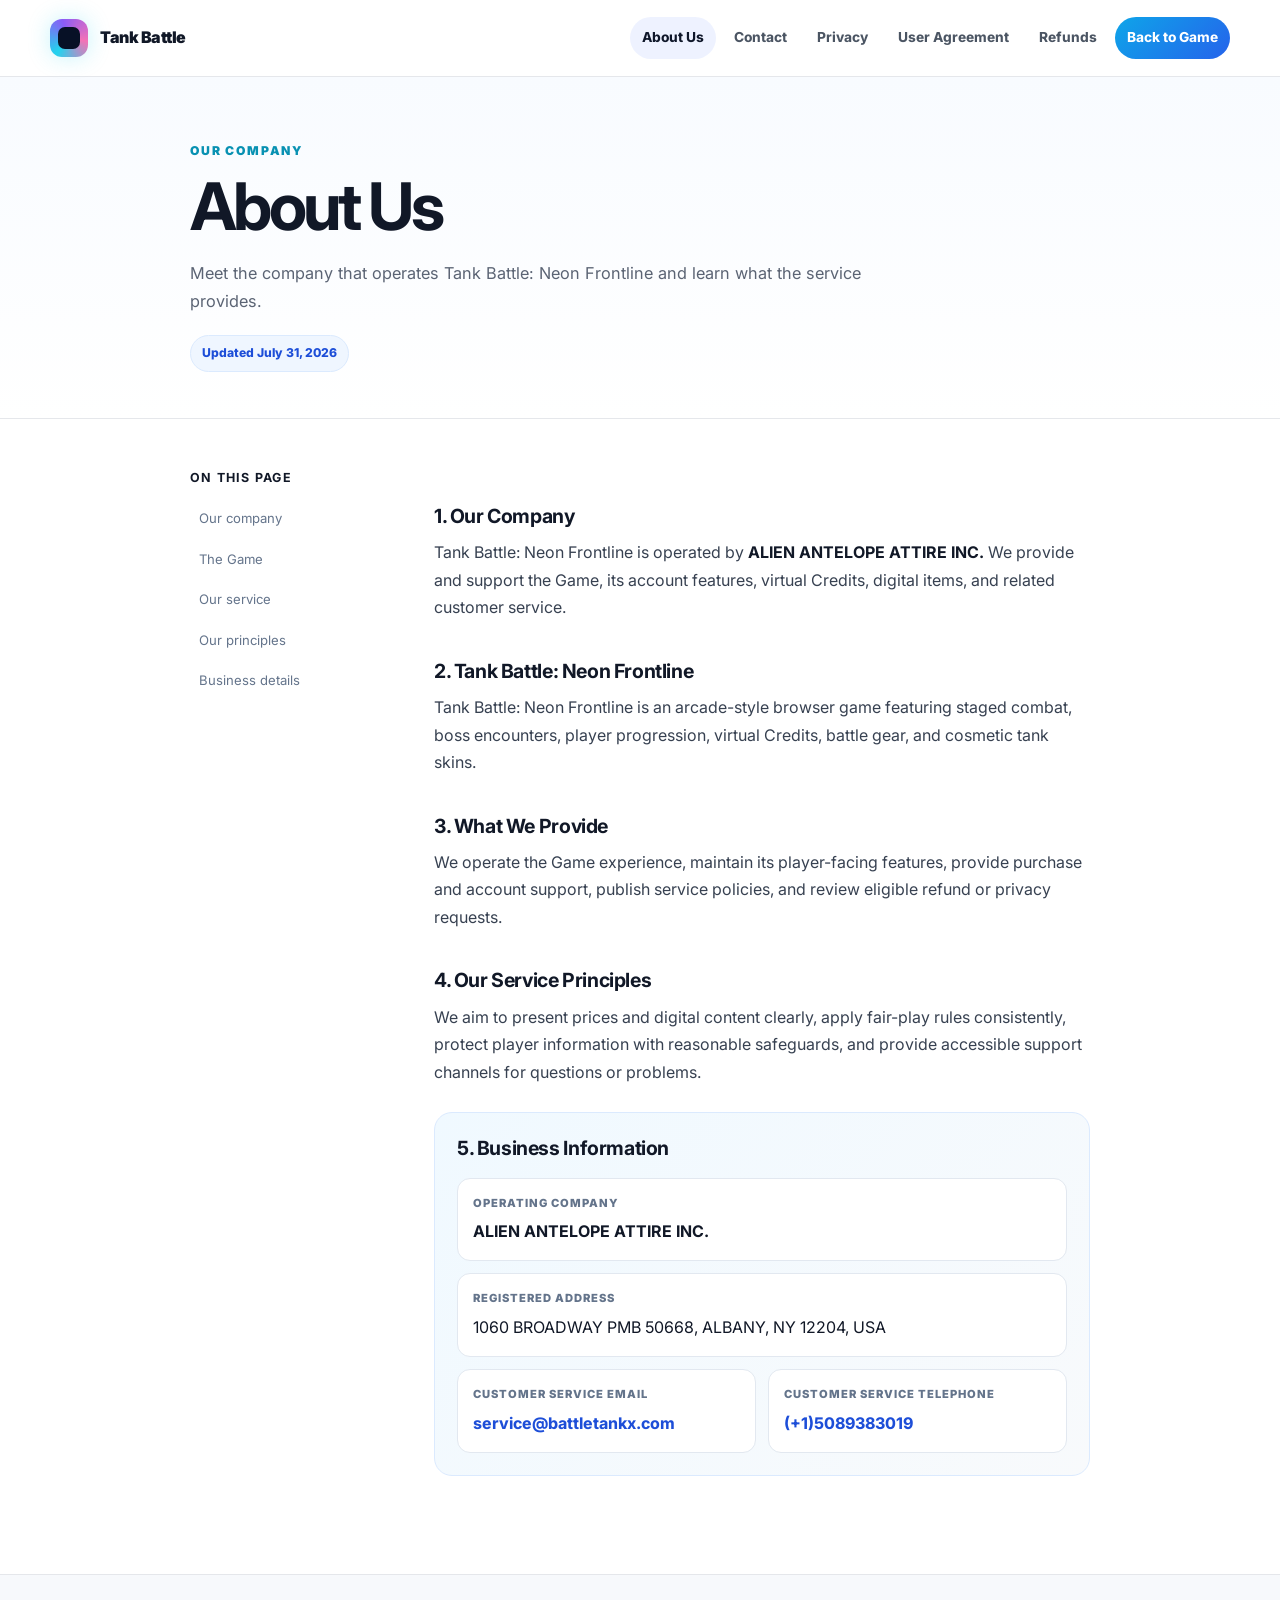
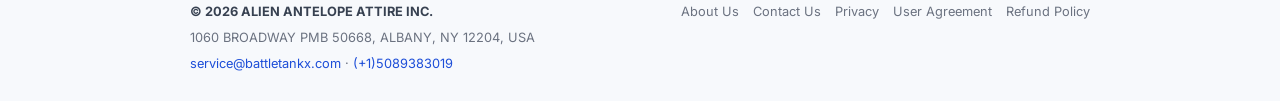
==== pages/about-us/index.html @ 57f8970e "Add company and customer service pages" ====
<!DOCTYPE html>
<html lang="en">
<head>
  <meta charset="UTF-8" />
  <meta name="viewport" content="width=device-width, initial-scale=1.0" />
  <title>About Us | Tank Battle: Neon Frontline</title>
  <meta name="description" content="About ALIEN ANTELOPE ATTIRE INC., the operator of Tank Battle: Neon Frontline." />
  <link rel="preconnect" href="https://fonts.googleapis.com">
  <link rel="preconnect" href="https://fonts.gstatic.com" crossorigin>
  <link href="https://fonts.googleapis.com/css2?family=Inter:wght@400;500;600;700;800;900&display=swap" rel="stylesheet">
  <link rel="stylesheet" href="../../css/legal-pages.css" />
</head>
<body>
  <header class="legal-site-header">
    <div class="legal-site-header-inner">
      <a class="legal-brand" href="../../index.html"><span class="legal-brand-mark"></span><span>Tank Battle</span></a>
      <nav class="legal-site-nav" aria-label="Company and policy navigation">
        <a href="../about-us/" aria-current="page">About Us</a>
        <a href="../contact-us/">Contact</a>
        <a href="../privacy-policy/">Privacy</a>
        <a href="../user-agreement/">User Agreement</a>
        <a href="../refund-policy/">Refunds</a>
        <a class="legal-game-link" href="../../index.html">Back to Game</a>
      </nav>
    </div>
  </header>
  <main>
    <section class="legal-hero">
      <div class="legal-hero-inner">
        <span class="legal-kicker">Our Company</span>
        <h1>About Us</h1>
        <p class="legal-summary">Meet the company that operates Tank Battle: Neon Frontline and learn what the service provides.</p>
        <span class="legal-updated">Updated July 31, 2026</span>
      </div>
    </section>
    <div class="legal-layout">
      <aside class="legal-toc" aria-label="On this page">
        <strong>On this page</strong>
        <a href="#company">Our company</a>
        <a href="#game">The Game</a>
        <a href="#service">Our service</a>
        <a href="#principles">Our principles</a>
        <a href="#business">Business details</a>
      </aside>
      <article class="legal-document">
        <section id="company">
          <h2>1. Our Company</h2>
          <p>Tank Battle: Neon Frontline is operated by <strong>ALIEN ANTELOPE ATTIRE INC.</strong> We provide and support the Game, its account features, virtual Credits, digital items, and related customer service.</p>
        </section>
        <section id="game">
          <h2>2. Tank Battle: Neon Frontline</h2>
          <p>Tank Battle: Neon Frontline is an arcade-style browser game featuring staged combat, boss encounters, player progression, virtual Credits, battle gear, and cosmetic tank skins.</p>
        </section>
        <section id="service">
          <h2>3. What We Provide</h2>
          <p>We operate the Game experience, maintain its player-facing features, provide purchase and account support, publish service policies, and review eligible refund or privacy requests.</p>
        </section>
        <section id="principles">
          <h2>4. Our Service Principles</h2>
          <p>We aim to present prices and digital content clearly, apply fair-play rules consistently, protect player information with reasonable safeguards, and provide accessible support channels for questions or problems.</p>
        </section>
        <section id="business" class="legal-business-card">
          <h2>5. Business Information</h2>
          <div class="legal-business-details">
            <div class="wide"><span>Operating Company</span><strong>ALIEN ANTELOPE ATTIRE INC.</strong></div>
            <address class="wide"><span>Registered Address</span>1060 BROADWAY PMB 50668, ALBANY, NY 12204, USA</address>
            <div><span>Customer Service Email</span><a href="mailto:service@battletankx.com">service@battletankx.com</a></div>
            <div><span>Customer Service Telephone</span><a href="tel:+15089383019">(+1)5089383019</a></div>
          </div>
        </section>
      </article>
    </div>
  </main>
  <footer class="legal-page-footer">
    <div class="legal-page-footer-inner">
      <div class="legal-footer-company">
        <strong>© 2026 ALIEN ANTELOPE ATTIRE INC.</strong>
        <address>1060 BROADWAY PMB 50668, ALBANY, NY 12204, USA</address>
        <span><a href="mailto:service@battletankx.com">service@battletankx.com</a> · <a href="tel:+15089383019">(+1)5089383019</a></span>
      </div>
      <nav><a href="../about-us/">About Us</a><a href="../contact-us/">Contact Us</a><a href="../privacy-policy/">Privacy</a><a href="../user-agreement/">User Agreement</a><a href="../refund-policy/">Refund Policy</a></nav>
    </div>
  </footer>
</body>
</html>
---- css/legal-pages.css ----
:root{
  --ink:#111827;
  --muted:#5b6474;
  --line:#e5e7eb;
  --paper:#ffffff;
  --soft:#f7f9fc;
  --blue:#2563eb;
  --cyan:#0891b2;
  --navy:#071126;
}
*{box-sizing:border-box}
html{scroll-behavior:smooth}
body{margin:0;background:var(--paper);color:var(--ink);font-family:Inter,ui-sans-serif,system-ui,-apple-system,BlinkMacSystemFont,"Segoe UI",sans-serif;line-height:1.72}
a{color:inherit}
.legal-site-header{position:sticky;top:0;z-index:20;background:rgba(255,255,255,.94);border-bottom:1px solid var(--line);backdrop-filter:blur(16px)}
.legal-site-header-inner{width:min(1180px,calc(100% - 36px));min-height:76px;margin:0 auto;display:flex;align-items:center;justify-content:space-between;gap:24px}
.legal-brand{display:flex;align-items:center;gap:12px;text-decoration:none;font-weight:950;letter-spacing:-.03em}
.legal-brand-mark{width:38px;height:38px;border-radius:12px;background:conic-gradient(from 220deg,#22d3ee,#8b5cf6,#f472b6,#22d3ee);box-shadow:0 0 22px rgba(34,211,238,.25);position:relative}
.legal-brand-mark::after{content:"";position:absolute;inset:8px;border-radius:7px;background:var(--navy)}
.legal-site-nav{display:flex;align-items:center;gap:6px;flex-wrap:wrap;justify-content:flex-end}
.legal-site-nav a{padding:9px 12px;border-radius:999px;text-decoration:none;color:#4b5563;font-size:.86rem;font-weight:750}
.legal-site-nav a:hover,.legal-site-nav a[aria-current="page"]{color:#0f172a;background:#eef2ff}
.legal-game-link{color:white!important;background:linear-gradient(135deg,#0ea5e9,#2563eb)!important}
.legal-hero{border-bottom:1px solid var(--line);background:linear-gradient(180deg,#f8fbff,#fff)}
.legal-hero-inner{width:min(900px,calc(100% - 36px));margin:0 auto;padding:64px 0 46px}
.legal-kicker{display:block;margin-bottom:10px;color:var(--cyan);font-size:.76rem;font-weight:900;letter-spacing:.15em;text-transform:uppercase}
.legal-hero h1{margin:0;font-size:clamp(2.2rem,6vw,4.1rem);line-height:1.05;letter-spacing:-.055em}
.legal-summary{max-width:720px;margin:18px 0 0;color:var(--muted);font-size:1.02rem}
.legal-updated{display:inline-flex;margin-top:20px;padding:7px 11px;border:1px solid #dbeafe;border-radius:999px;background:#eff6ff;color:#1d4ed8;font-size:.76rem;font-weight:800}
.legal-layout{width:min(900px,calc(100% - 36px));margin:0 auto;display:grid;grid-template-columns:190px minmax(0,1fr);gap:54px;padding:48px 0 72px}
.legal-toc{position:sticky;top:108px;align-self:start;display:grid;gap:4px}
.legal-toc strong{margin-bottom:8px;color:#111827;font-size:.78rem;text-transform:uppercase;letter-spacing:.1em}
.legal-toc a{padding:7px 9px;border-radius:9px;text-decoration:none;color:#64748b;font-size:.82rem}
.legal-toc a:hover{color:#1d4ed8;background:#eff6ff}
.legal-document{min-width:0}
.legal-document>p:first-child{font-size:1.04rem;color:#374151}
.legal-document section{scroll-margin-top:110px}
.legal-document h2{margin:36px 0 10px;font-size:1.22rem;line-height:1.35;letter-spacing:-.02em}
.legal-document p{margin:0 0 14px;color:#374151}
.legal-document ul,.legal-document ol{margin:10px 0 18px;padding-left:24px;color:#374151}
.legal-document li+li{margin-top:8px}
.legal-document strong{color:#111827}
.legal-note{margin:26px 0;padding:16px 18px;border-left:4px solid #38bdf8;background:#f0f9ff;color:#334155;border-radius:0 12px 12px 0}
.legal-business-card{margin:26px 0;padding:22px;border:1px solid #dbeafe;border-radius:18px;background:linear-gradient(135deg,#f0f9ff,#f8fafc)}.legal-business-card h2,.legal-business-card h3{margin-top:0}.legal-business-details{display:grid;grid-template-columns:1fr 1fr;gap:12px;margin-top:16px}.legal-business-details>div,.legal-business-details>address{padding:15px;border:1px solid #e2e8f0;border-radius:13px;background:#fff;font-style:normal}.legal-business-details .wide{grid-column:1/-1}.legal-business-details span,.contact-method span{display:block;margin-bottom:5px;color:#64748b;font-size:.7rem;font-weight:850;letter-spacing:.09em;text-transform:uppercase}.legal-business-details strong{display:block}.legal-business-details a,.contact-method a{color:#1d4ed8;font-weight:750;text-decoration:none}.legal-business-details a:hover,.contact-method a:hover{text-decoration:underline}.contact-method-grid{display:grid;grid-template-columns:1fr 1fr;gap:14px;margin:18px 0 26px}.contact-method{padding:20px;border:1px solid #dbeafe;border-radius:16px;background:#f8fbff}.contact-method strong{display:block;margin-bottom:7px;font-size:1rem}.contact-method p{margin:8px 0 0!important;font-size:.86rem}
.legal-page-footer{border-top:1px solid var(--line);background:var(--soft)}
.legal-page-footer-inner{width:min(900px,calc(100% - 36px));margin:0 auto;padding:26px 0;display:flex;align-items:flex-start;justify-content:space-between;gap:28px;color:#6b7280;font-size:.8rem}.legal-footer-company{display:grid;gap:4px;max-width:520px}.legal-footer-company strong{color:#374151}.legal-footer-company address{font-style:normal}.legal-footer-company a{color:#1d4ed8}
.legal-page-footer nav{display:flex;gap:14px;flex-wrap:wrap}.legal-page-footer a{text-decoration:none}.legal-page-footer a:hover{color:#1d4ed8}
@media(max-width:760px){
  .legal-site-header-inner{padding:12px 0;align-items:flex-start}.legal-site-nav{gap:2px}.legal-site-nav a:not(.legal-game-link){display:none}
  .legal-hero-inner{padding:42px 0 32px}.legal-layout{grid-template-columns:1fr;padding-top:30px}.legal-toc{position:static;grid-template-columns:repeat(2,minmax(0,1fr));padding-bottom:22px;border-bottom:1px solid var(--line)}.legal-toc strong{grid-column:1/-1}.legal-business-details,.contact-method-grid{grid-template-columns:1fr}.legal-business-details .wide{grid-column:auto}
  .legal-page-footer-inner{align-items:flex-start;flex-direction:column}
}
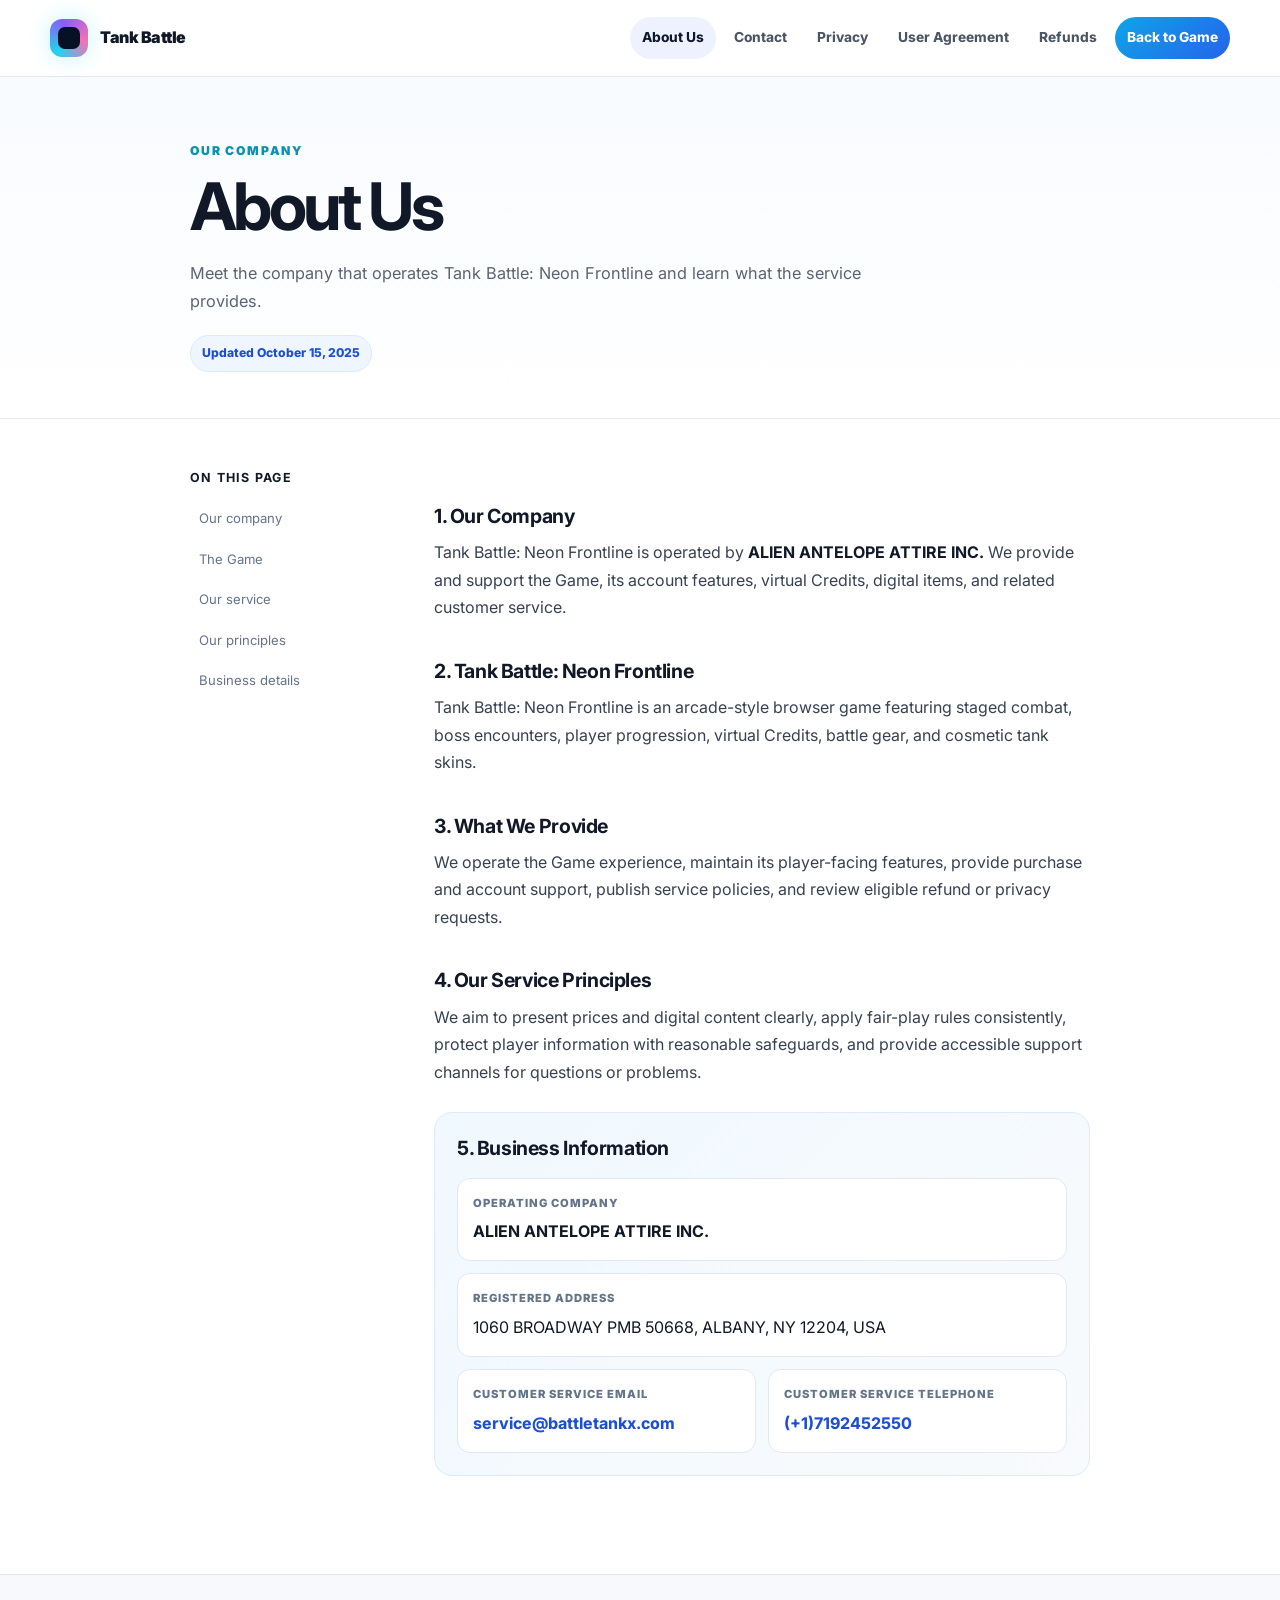
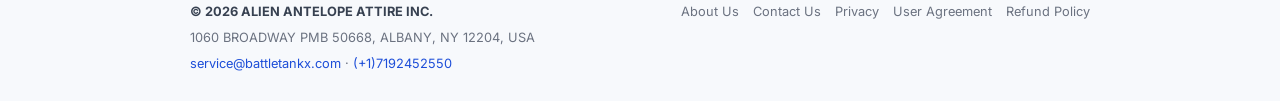
==== commit 6d3a9c41: "Update support phone and policy dates" ====
--- a/pages/about-us/index.html
+++ b/pages/about-us/index.html
@@ -30,7 +30,7 @@
         <span class="legal-kicker">Our Company</span>
         <h1>About Us</h1>
         <p class="legal-summary">Meet the company that operates Tank Battle: Neon Frontline and learn what the service provides.</p>
-        <span class="legal-updated">Updated July 31, 2026</span>
+        <span class="legal-updated">Updated October 15, 2025</span>
       </div>
     </section>
     <div class="legal-layout">
@@ -65,7 +65,7 @@
             <div class="wide"><span>Operating Company</span><strong>ALIEN ANTELOPE ATTIRE INC.</strong></div>
             <address class="wide"><span>Registered Address</span>1060 BROADWAY PMB 50668, ALBANY, NY 12204, USA</address>
             <div><span>Customer Service Email</span><a href="mailto:service@battletankx.com">service@battletankx.com</a></div>
-            <div><span>Customer Service Telephone</span><a href="tel:+15089383019">(+1)5089383019</a></div>
+            <div><span>Customer Service Telephone</span><a href="tel:+17192452550">(+1)7192452550</a></div>
           </div>
         </section>
       </article>
@@ -76,7 +76,7 @@
       <div class="legal-footer-company">
         <strong>© 2026 ALIEN ANTELOPE ATTIRE INC.</strong>
         <address>1060 BROADWAY PMB 50668, ALBANY, NY 12204, USA</address>
-        <span><a href="mailto:service@battletankx.com">service@battletankx.com</a> · <a href="tel:+15089383019">(+1)5089383019</a></span>
+        <span><a href="mailto:service@battletankx.com">service@battletankx.com</a> · <a href="tel:+17192452550">(+1)7192452550</a></span>
       </div>
       <nav><a href="../about-us/">About Us</a><a href="../contact-us/">Contact Us</a><a href="../privacy-policy/">Privacy</a><a href="../user-agreement/">User Agreement</a><a href="../refund-policy/">Refund Policy</a></nav>
     </div>
